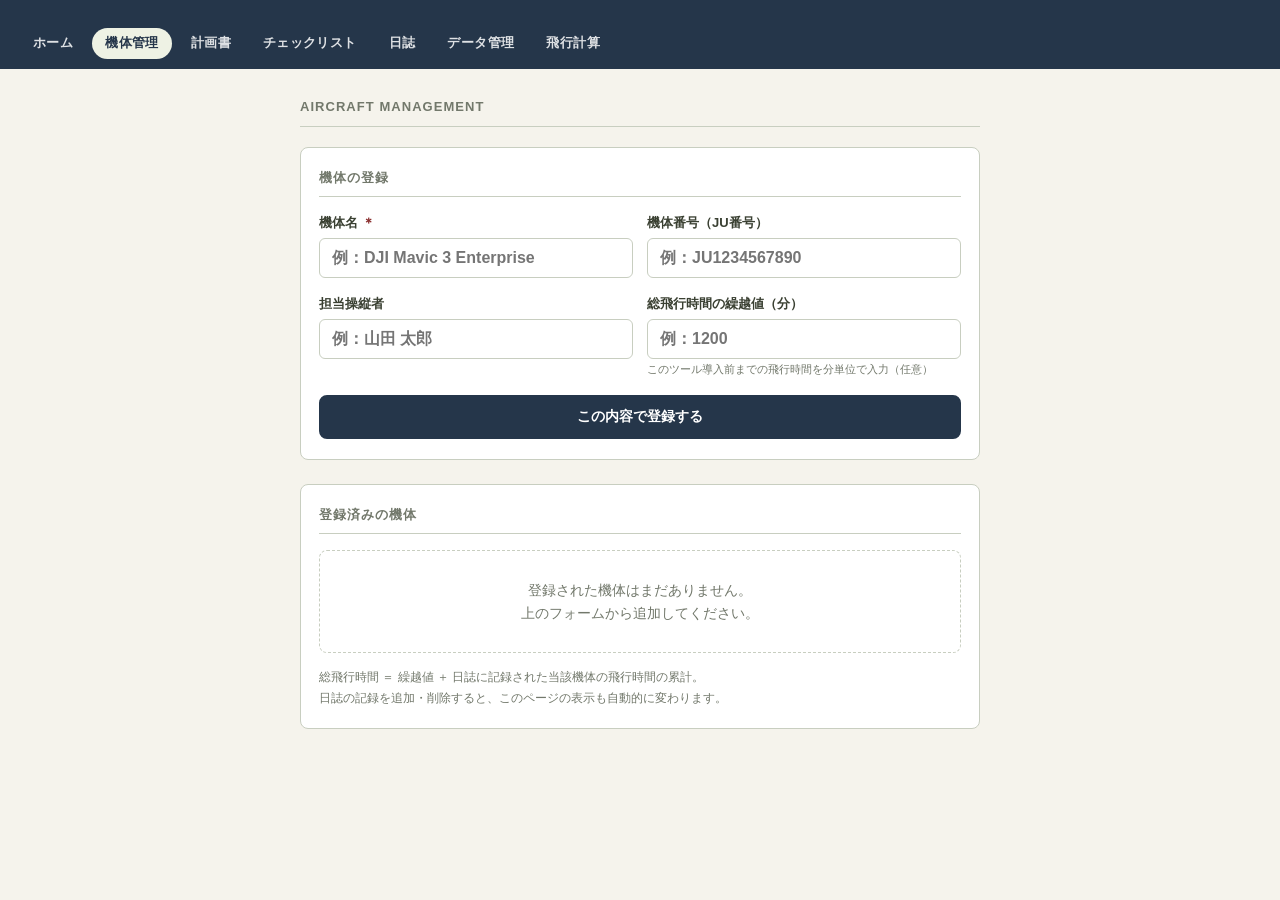
==== aircraft.html @ 614e22dd "機体管理タブ新設と全タブの機能拡張（改善指示書セクション2〜7） - 機体管理 (aircraft.html 新規): 機体名・JU番号・担当操縦者・総飛行時間   （繰越値＋日誌累計）の登録・編集・" ====
<!DOCTYPE html>
<html lang="ja">
<head>
  <meta charset="UTF-8">
  <meta name="viewport" content="width=device-width, initial-scale=1.0">
  <title>機体管理</title>
  <link rel="manifest" href="manifest.json">
  <meta name="theme-color" content="#25364A">
  <link rel="stylesheet" href="theme.css">
  <style>
    /* ===== ページ固有スタイル（共通部分は theme.css 参照） ===== */
    .container { max-width: 720px; }

    /* ===== 機体一覧 ===== */
    .aircraft-list { display: flex; flex-direction: column; gap: 12px; }

    .ac-item {
      background: var(--white);
      border: 1px solid var(--border);
      border-radius: var(--radius);
      padding: 14px 16px;
    }
    .ac-item.editing { border-color: var(--accent); outline: 2px solid var(--accent); outline-offset: -1px; }

    .ac-head {
      display: flex;
      align-items: baseline;
      gap: 10px;
      flex-wrap: wrap;
      margin-bottom: 6px;
    }
    .ac-name { font-size: 16px; font-weight: 700; color: var(--text); }
    .ac-reg {
      font-size: 12px; font-weight: 700; color: var(--accent);
      background: var(--accent-light); padding: 2px 8px; border-radius: 999px;
      letter-spacing: .03em;
    }
    .ac-reg.none { background: transparent; color: var(--muted); font-weight: 600; }

    .ac-meta {
      display: grid;
      grid-template-columns: 1fr 1fr;
      gap: 4px 16px;
      font-size: 13px;
      color: var(--label);
      margin-bottom: 10px;
    }
    .ac-meta .k { color: var(--muted); font-size: 11px; display: block; }
    .ac-meta .v { font-weight: 700; }
    .ac-meta .v .unit { font-size: 11px; font-weight: 600; color: var(--muted); }
    .ac-meta .v .breakdown { font-size: 11px; font-weight: 600; color: var(--muted); }

    .ac-actions { display: flex; gap: 8px; }
    .btn-small {
      padding: 8px 14px;
      min-height: 36px;
      background: transparent;
      color: var(--accent);
      border: 1.5px solid var(--accent);
      border-radius: var(--radius);
      font-family: inherit;
      font-size: 12px;
      font-weight: 700;
      cursor: pointer;
      white-space: nowrap;
      transition: background .15s, color .15s;
    }
    .btn-small:hover { background: var(--accent); color: #fff; }
    .btn-small.danger { color: var(--danger-dark); border-color: var(--danger-dark); }
    .btn-small.danger:hover { background: var(--danger-dark); color: #fff; }

    /* 編集中のフォームカード見出し */
    #form-title { transition: color .15s; }
    .card.editing { border-color: var(--accent); }
    .card.editing #form-title { color: var(--accent); }

    .cancel-row { margin-top: 10px; display: none; }
    .card.editing .cancel-row { display: block; }

    .hint-block {
      font-size: 12px;
      color: var(--muted);
      line-height: 1.7;
      margin-top: 14px;
    }

    @media (max-width: 480px) {
      .ac-meta { grid-template-columns: 1fr; }
    }
  </style>
</head>
<body>

<header class="site-header">
</header>

<nav class="site-nav" aria-label="ツール間ナビゲーション">
  <a href="index.html">ホーム</a>
  <a href="aircraft.html" aria-current="page">機体管理</a>
  <a href="flight-plan.html">計画書</a>
  <a href="checklist.html">チェックリスト</a>
  <a href="flight-log.html">日誌</a>
  <a href="data.html">データ管理</a>
  <a href="calculator.html">飛行計算</a>
</nav>


<div class="container">

  <div class="page-label">Aircraft Management</div>

  <div class="card" id="form-card">
    <h2 id="form-title">機体の登録</h2>

    <div class="field-row">
      <div class="field">
        <label for="f-name">機体名 <span style="color:var(--danger-dark);">＊</span></label>
        <input type="text" id="f-name" placeholder="例：DJI Mavic 3 Enterprise">
      </div>
      <div class="field">
        <label for="f-reg">機体番号（JU番号）</label>
        <input type="text" id="f-reg" placeholder="例：JU1234567890">
      </div>
    </div>

    <div class="field-row">
      <div class="field">
        <label for="f-pilot">担当操縦者</label>
        <input type="text" id="f-pilot" placeholder="例：山田 太郎">
      </div>
      <div class="field">
        <label for="f-carryover">総飛行時間の繰越値（分）</label>
        <input type="number" id="f-carryover" min="0" step="1" inputmode="numeric" placeholder="例：1200">
        <div class="hint">このツール導入前までの飛行時間を分単位で入力（任意）</div>
      </div>
    </div>

    <button type="button" class="btn btn-primary" id="btn-save">この内容で登録する</button>
    <div class="cancel-row">
      <button type="button" class="btn btn-outline" id="btn-cancel" style="width:100%;">編集をやめる</button>
    </div>
  </div>

  <div class="card">
    <h2>登録済みの機体</h2>
    <div class="aircraft-list" id="list"></div>
    <div class="empty-msg" id="empty" style="display:none;">登録された機体はまだありません。<br>上のフォームから追加してください。</div>
    <p class="hint-block">
      総飛行時間 ＝ 繰越値 ＋ 日誌に記録された当該機体の飛行時間の累計。<br>
      日誌の記録を追加・削除すると、このページの表示も自動的に変わります。
    </p>
  </div>

</div>

<script>
  const AIRCRAFT_KEY = 'drone-aircraft-list';
  const LOG_KEY = 'drone-flight-log-records';

  const $ = id => document.getElementById(id);

  let aircraft = [];
  let editingId = null;

  function load() {
    try { aircraft = JSON.parse(localStorage.getItem(AIRCRAFT_KEY)) || []; }
    catch (e) { aircraft = []; }
  }
  function save() {
    localStorage.setItem(AIRCRAFT_KEY, JSON.stringify(aircraft));
  }

  // 日誌の記録から機体名ごとの飛行時間（分）累計を求める
  function logMinutesByAircraft() {
    let records = [];
    try { records = JSON.parse(localStorage.getItem(LOG_KEY)) || []; }
    catch (e) {}
    const sums = {};
    records.forEach(r => {
      const name = (r.aircraft || '').trim();
      const min = parseInt(r.time, 10);
      if (!name || isNaN(min)) return;
      sums[name] = (sums[name] || 0) + min;
    });
    return sums;
  }

  function fmtMinutes(total) {
    if (total >= 60) return `${Math.floor(total / 60)}時間${total % 60}分`;
    return `${total}分`;
  }

  function esc(s) {
    return String(s).replace(/[&<>"']/g, c =>
      ({ '&': '&amp;', '<': '&lt;', '>': '&gt;', '"': '&quot;', "'": '&#39;' }[c]));
  }

  function render() {
    const list = $('list');
    const logSums = logMinutesByAircraft();
    $('empty').style.display = aircraft.length ? 'none' : 'block';
    list.innerHTML = aircraft.map(a => {
      const carry = parseInt(a.carryoverMinutes, 10) || 0;
      const logged = logSums[a.name] || 0;
      const total = carry + logged;
      return `
      <div class="ac-item${a.id === editingId ? ' editing' : ''}" data-id="${a.id}">
        <div class="ac-head">
          <span class="ac-name">${esc(a.name)}</span>
          ${a.regNo
            ? `<span class="ac-reg">${esc(a.regNo)}</span>`
            : `<span class="ac-reg none">JU番号未登録</span>`}
        </div>
        <div class="ac-meta">
          <div><span class="k">担当操縦者</span><span class="v">${a.pilot ? esc(a.pilot) : '―'}</span></div>
          <div><span class="k">総飛行時間</span>
            <span class="v">${fmtMinutes(total)}
              <span class="breakdown">（繰越 ${fmtMinutes(carry)} ＋ 日誌 ${fmtMinutes(logged)}）</span>
            </span>
          </div>
        </div>
        <div class="ac-actions">
          <button type="button" class="btn-small" data-act="edit">編集</button>
          <button type="button" class="btn-small danger" data-act="delete">削除</button>
        </div>
      </div>`;
    }).join('');
  }

  // ===== フォーム =====
  function clearForm() {
    editingId = null;
    $('f-name').value = '';
    $('f-reg').value = '';
    $('f-pilot').value = '';
    $('f-carryover').value = '';
    $('form-title').textContent = '機体の登録';
    $('btn-save').textContent = 'この内容で登録する';
    $('form-card').classList.remove('editing');
  }

  function startEdit(id) {
    const a = aircraft.find(x => x.id === id);
    if (!a) return;
    editingId = id;
    $('f-name').value = a.name;
    $('f-reg').value = a.regNo || '';
    $('f-pilot').value = a.pilot || '';
    $('f-carryover').value = a.carryoverMinutes || '';
    $('form-title').textContent = `機体の編集：${a.name}`;
    $('btn-save').textContent = 'この内容で更新する';
    $('form-card').classList.add('editing');
    render();
    $('form-card').scrollIntoView({ behavior: 'smooth', block: 'start' });
    $('f-name').focus();
  }

  $('btn-save').addEventListener('click', () => {
    const name = $('f-name').value.trim();
    if (!name) { alert('機体名を入力してください。'); $('f-name').focus(); return; }

    const dup = aircraft.find(a => a.name === name && a.id !== editingId);
    if (dup) { alert(`「${name}」はすでに登録されています。`); return; }

    const carryRaw = $('f-carryover').value.trim();
    const carry = carryRaw === '' ? 0 : parseInt(carryRaw, 10);
    if (isNaN(carry) || carry < 0) { alert('繰越値は0以上の整数（分）で入力してください。'); return; }

    const data = {
      name,
      regNo: $('f-reg').value.trim(),
      pilot: $('f-pilot').value.trim(),
      carryoverMinutes: carry,
    };

    if (editingId) {
      const i = aircraft.findIndex(a => a.id === editingId);
      aircraft[i] = { ...aircraft[i], ...data };
    } else {
      aircraft.push({ id: 'ac-' + Date.now().toString(36), ...data });
    }
    save();
    clearForm();
    render();
  });

  $('btn-cancel').addEventListener('click', () => { clearForm(); render(); });

  $('list').addEventListener('click', e => {
    const btn = e.target.closest('button[data-act]');
    if (!btn) return;
    const id = btn.closest('.ac-item').dataset.id;
    if (btn.dataset.act === 'edit') {
      startEdit(id);
    } else if (btn.dataset.act === 'delete') {
      const a = aircraft.find(x => x.id === id);
      if (!a) return;
      if (!confirm(`機体「${a.name}」を削除しますか？\n（日誌の過去の記録は削除されません）`)) return;
      aircraft = aircraft.filter(x => x.id !== id);
      if (editingId === id) clearForm();
      save();
      render();
    }
  });

  load();
  render();
</script>

<script>if("serviceWorker" in navigator){navigator.serviceWorker.register("sw.js").catch(()=>{});}</script>
</body>
</html>
---- theme.css ----
/* =========================================================
   ドローン運用ツール 共通デザインガイドライン (theme.css)
   基準ページ: calculator.html

   設計原則（屋外・強い日差し・スマートフォン操作を前提）
   - 視認性    : ラベルは濃色 --label / 13px太字。淡色文字は補足にのみ使う
   - 誤操作防止: 入力文字は16px（iOS Safariのフォーカス時自動ズームを抑止）
                 タッチターゲットは原則44px以上
   - ナビ      : 画面が狭いときは折り返して全リンクを常時表示
                 （横スクロールで隠れるリンクを作らない）

   読み込み順: 各ページで theme.css を先に読み込み、
   ページ固有の <style> で必要な部分だけ上書きする
   ========================================================= */

*, *::before, *::after { box-sizing: border-box; margin: 0; padding: 0; }

:root {
  --accent: #25364A;        /* 基調色（ヘッダー・主要ボタン・強調値） */
  --accent-light: #EEF2E4;  /* 基調の淡色（選択状態・カード見出し背景） */
  --border: #C8CEC0;        /* 罫線 */
  --text: #2D3325;          /* 本文 */
  --muted: #72786B;         /* 補足文字（小さい注記のみに使用） */
  --label: #3A4032;         /* フォームラベル専用の濃色（屋外視認性） */
  --bg: #F5F3EC;            /* ページ背景 */
  --white: #fff;
  --radius: 8px;            /* カード角丸（入力欄は6px） */
  --danger: #b03a3a;        /* 警告: 枠線・アイコン */
  --danger-dark: #8a2f2f;   /* 警告: 文字 */
  --ok: #9DB87C;            /* 良好: 枠線 */
  --ok-bg: #F2F7EA;         /* 良好: 背景 */
  --ok-text: #3E5226;       /* 良好: 文字 */
}

body {
  font-family: "Hiragino Kaku Gothic ProN", "Hiragino Sans", "Noto Sans JP", Meiryo, sans-serif;
  background: var(--bg);
  color: var(--text);
  font-size: 15px;
  line-height: 1.6;
  min-height: 100vh;
}

/* ===== ヘッダー ===== */
.site-header { background: var(--accent); color: #fff; padding: 14px 24px; display: flex; align-items: center; gap: 12px; }
.site-header svg { flex-shrink: 0; }
.site-header h1 { font-size: 18px; font-weight: 700; letter-spacing: .03em; }
.site-header a { color: inherit; text-decoration: none; display: flex; align-items: center; gap: 12px; }

/* ===== 共通ナビ（狭い画面では折り返し＝全リンク常時表示） ===== */
.site-nav { background: var(--accent); padding: 0 20px 10px; display: flex; gap: 6px; flex-wrap: wrap; }
.site-nav a {
  color: rgba(255,255,255,.85); text-decoration: none; font-size: 13px; font-weight: 700;
  padding: 5px 13px; border-radius: 999px; white-space: nowrap; letter-spacing: .03em;
  transition: background .15s, color .15s;
}
.site-nav a:hover { color: #fff; background: rgba(255,255,255,.14); }
.site-nav a[aria-current="page"] { background: var(--accent-light); color: var(--accent); }

/* ===== コンテナ（max-width は各ページで指定） ===== */
.container { margin: 0 auto; padding: 28px 20px 60px; }

.page-label {
  font-size: 13px; font-weight: 700; text-transform: uppercase; letter-spacing: .08em;
  color: var(--muted); margin-bottom: 20px; padding-bottom: 8px;
  border-bottom: 1px solid var(--border);
}

/* ===== カード ===== */
.card {
  background: var(--white); border: 1px solid var(--border);
  border-radius: var(--radius); padding: 20px 18px; margin-bottom: 24px;
}
.card h2 {
  font-size: 13px; font-weight: 700; text-transform: uppercase; letter-spacing: .08em;
  color: var(--muted); margin-bottom: 16px; padding-bottom: 8px;
  border-bottom: 1px solid var(--border);
}

/* ===== フォーム ===== */
.field { margin-bottom: 16px; min-width: 0; }
.field label { display: block; font-size: 13px; font-weight: 700; color: var(--label); margin-bottom: 4px; }
.field input, .field select, .field textarea {
  width: 100%; padding: 10px 12px; border: 1px solid var(--border); border-radius: 6px;
  font-size: 16px; font-family: inherit; background: var(--white); color: var(--text);
}
.field input, .field select { font-weight: 600; }
/* iOS Safari の独自スタイルをリセット（select は矢印が消えるため対象外） */
.field input, .field textarea { -webkit-appearance: none; -moz-appearance: none; appearance: none; }
.field input:focus, .field select:focus, .field textarea:focus { outline: 2px solid var(--accent); outline-offset: -1px; }
.field textarea { resize: vertical; min-height: 72px; }
.field .hint { font-size: 11px; color: var(--muted); margin-top: 2px; }
.field input.invalid { border-color: var(--danger); background: #fdf3f3; }
input[type="date"], input[type="time"] { min-height: 44px; }

.field-row { display: grid; grid-template-columns: 1fr 1fr; gap: 14px; }
.field-row-3 { display: grid; grid-template-columns: 1fr 1fr 1fr; gap: 14px; }

/* ===== ボタン ===== */
.btn {
  padding: 11px 16px; border-radius: var(--radius); font-family: inherit;
  font-size: 14px; font-weight: 700; cursor: pointer;
  display: inline-flex; align-items: center; justify-content: center; gap: 7px;
  transition: background .15s, color .15s, transform .1s;
  -webkit-tap-highlight-color: transparent; text-decoration: none;
}
.btn:active { transform: scale(.98); }
.btn-primary { background: var(--accent); color: #fff; border: 2px solid var(--accent); width: 100%; }
.btn-primary:hover { background: #34495f; border-color: #34495f; }
.btn-outline { background: transparent; color: var(--accent); border: 2px solid var(--accent); }
.btn-outline:hover { background: var(--accent); color: #fff; }
.btn-row { display: grid; grid-template-columns: 1fr 1fr; gap: 12px; }

/* ===== 注意ノート・空表示 ===== */
.note-warn {
  display: flex; gap: 10px; align-items: flex-start; padding: 10px 12px;
  background: #fff8e1; border: 1px solid #f0c040; border-radius: 6px;
  font-size: 13px; color: #5a4500; line-height: 1.65;
}
.note-warn svg { flex-shrink: 0; margin-top: 2px; }
.empty-msg {
  text-align: center; color: var(--muted); font-size: 14px; padding: 28px 10px;
  background: var(--white); border: 1px dashed var(--border); border-radius: var(--radius);
}

/* ===== レスポンシブ ===== */
@media (max-width: 480px) {
  .site-header { padding: 12px 16px; }
  .site-header h1 { font-size: 16px; }
  .site-nav { padding: 0 14px 9px; }
  .container { padding: 20px 12px 48px; }
  .card { padding: 16px 14px; }
  .field-row, .field-row-3 { grid-template-columns: 1fr; }
  .field input[type="date"], .field input[type="time"] {
    padding: 6px 8px; line-height: 1.2; max-width: 100%;
    overflow: hidden; text-overflow: ellipsis;
  }
}
@media (max-height: 500px) {
  .field-row, .field-row-3 { grid-template-columns: 1fr; }
}

/* ===== 印刷 ===== */
@media print {
  .site-nav { display: none !important; }
}
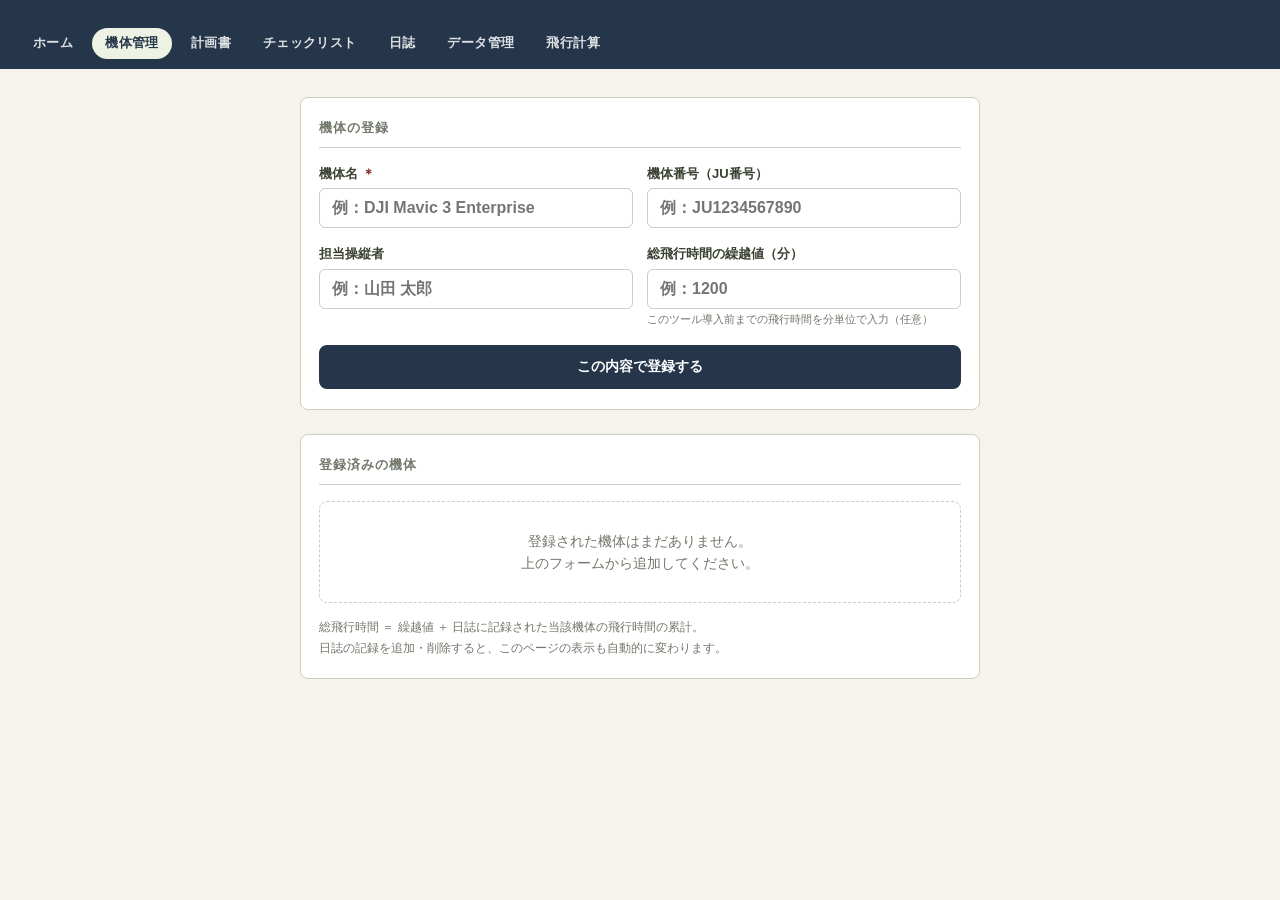
==== commit 0c0af309: "各タブのページラベル/区切り線を整理、チェックリストの進捗バナーを上部固定化（改善指示書 1〜6） - index/aircraft/flight-log/data: ページラベル行と区切り線を削除 " ====
--- a/aircraft.html
+++ b/aircraft.html
@@ -3,7 +3,7 @@
 <head>
   <meta charset="UTF-8">
   <meta name="viewport" content="width=device-width, initial-scale=1.0">
-  <title>機体管理</title>
+  <title>ドローン運用ツール | 機体管理</title>
   <link rel="manifest" href="manifest.json">
   <meta name="theme-color" content="#25364A">
   <link rel="stylesheet" href="theme.css">
@@ -106,8 +106,6 @@
 
 
 <div class="container">
-
-  <div class="page-label">Aircraft Management</div>
 
   <div class="card" id="form-card">
     <h2 id="form-title">機体の登録</h2>
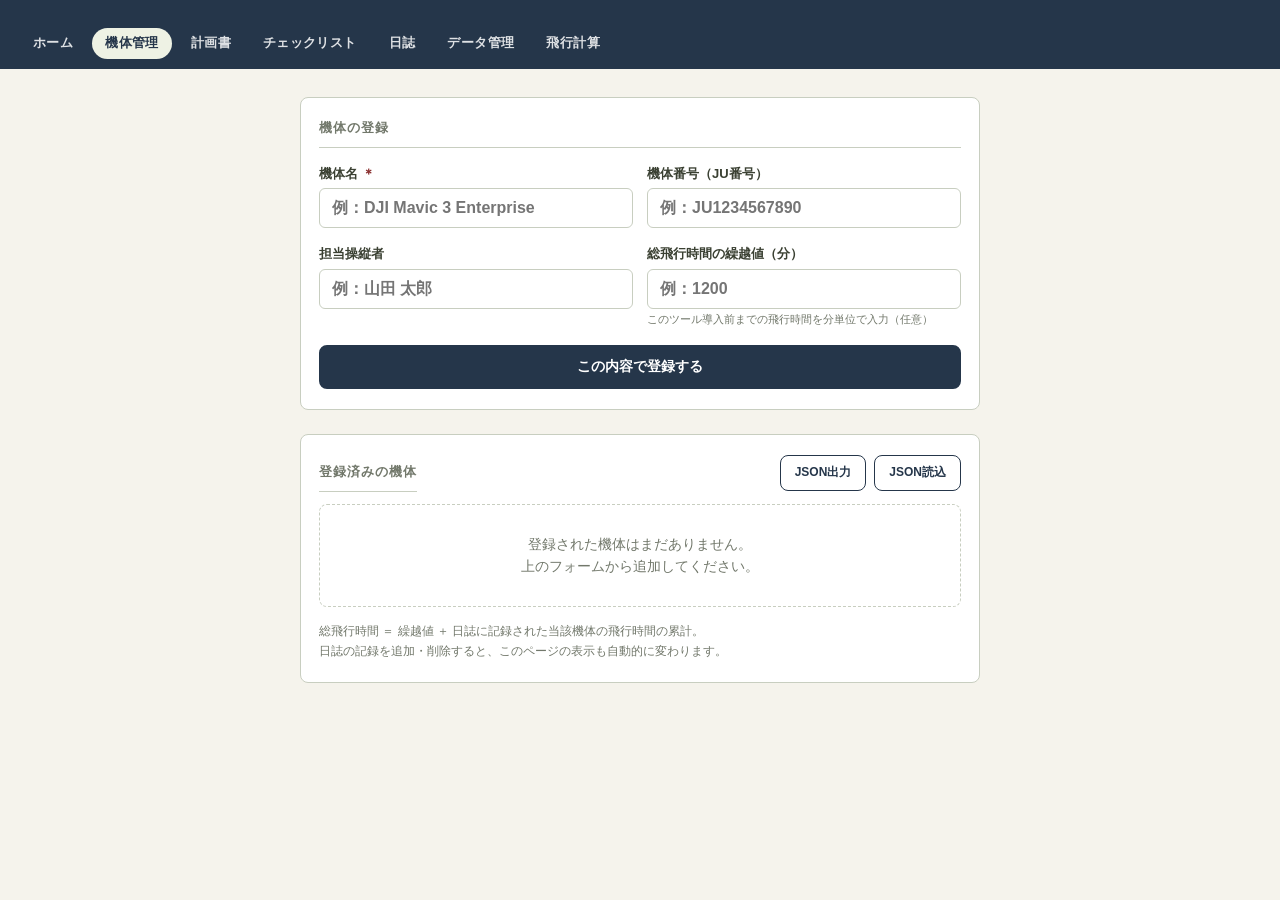
==== commit 4485db2e: "改善指示書(第3版)を実装：JSON入出力・複数登録・3タブ化等 - aircraft: 機体管理データのJSON出力/読込（重複は後勝ち） - flight-plan: 操縦者・機体欄を「選択または" ====
--- a/aircraft.html
+++ b/aircraft.html
@@ -140,8 +140,15 @@
   </div>
 
   <div class="card">
-    <h2>登録済みの機体</h2>
-    <div class="aircraft-list" id="list"></div>
+    <div style="display:flex; align-items:baseline; justify-content:space-between; gap:10px; flex-wrap:wrap;">
+      <h2 style="margin-bottom:0;">登録済みの機体</h2>
+      <div class="ac-actions">
+        <button type="button" class="btn-small" id="btn-export">JSON出力</button>
+        <button type="button" class="btn-small" id="btn-import">JSON読込</button>
+        <input type="file" id="import-file" accept="application/json,.json" style="display:none;">
+      </div>
+    </div>
+    <div class="aircraft-list" id="list" style="margin-top:12px;"></div>
     <div class="empty-msg" id="empty" style="display:none;">登録された機体はまだありません。<br>上のフォームから追加してください。</div>
     <p class="hint-block">
       総飛行時間 ＝ 繰越値 ＋ 日誌に記録された当該機体の飛行時間の累計。<br>
@@ -301,6 +308,55 @@
     }
   });
 
+  // ===== JSON 入出力 =====
+  $('btn-export').addEventListener('click', () => {
+    if (!aircraft.length) { alert('出力する機体データがありません。'); return; }
+    const payload = { app: 'drone-aircraft', exportedAt: new Date().toISOString(), aircraft };
+    const blob = new Blob([JSON.stringify(payload, null, 2)], { type: 'application/json' });
+    const url = URL.createObjectURL(blob);
+    const a = document.createElement('a');
+    a.href = url;
+    a.download = `機体管理_${new Date().toISOString().slice(0, 10)}.json`;
+    a.click();
+    URL.revokeObjectURL(url);
+  });
+
+  $('btn-import').addEventListener('click', () => $('import-file').click());
+
+  $('import-file').addEventListener('change', e => {
+    const file = e.target.files[0];
+    if (!file) return;
+    const reader = new FileReader();
+    reader.onload = () => {
+      try {
+        const parsed = JSON.parse(reader.result);
+        const incoming = Array.isArray(parsed) ? parsed : parsed.aircraft;
+        if (!Array.isArray(incoming)) throw new Error('形式不正');
+        // 重複は後勝ち（機体名で判定し、後から読み込んだデータで上書き）
+        let added = 0, updated = 0;
+        incoming.forEach(item => {
+          if (!item || !item.name) return;
+          const data = {
+            name: String(item.name).trim(),
+            regNo: (item.regNo || '').toString().trim(),
+            pilot: (item.pilot || '').toString().trim(),
+            carryoverMinutes: parseInt(item.carryoverMinutes, 10) || 0,
+          };
+          const i = aircraft.findIndex(a => a.name === data.name);
+          if (i >= 0) { aircraft[i] = { ...aircraft[i], ...data }; updated++; }
+          else { aircraft.push({ id: 'ac-' + Date.now().toString(36) + Math.random().toString(36).slice(2, 6), ...data }); added++; }
+        });
+        save();
+        render();
+        alert(`読み込み完了：新規 ${added} 件、上書き ${updated} 件`);
+      } catch (err) {
+        alert('JSONの読み込みに失敗しました。ファイル形式を確認してください。');
+      }
+      $('import-file').value = '';
+    };
+    reader.readAsText(file);
+  });
+
   load();
   render();
 </script>
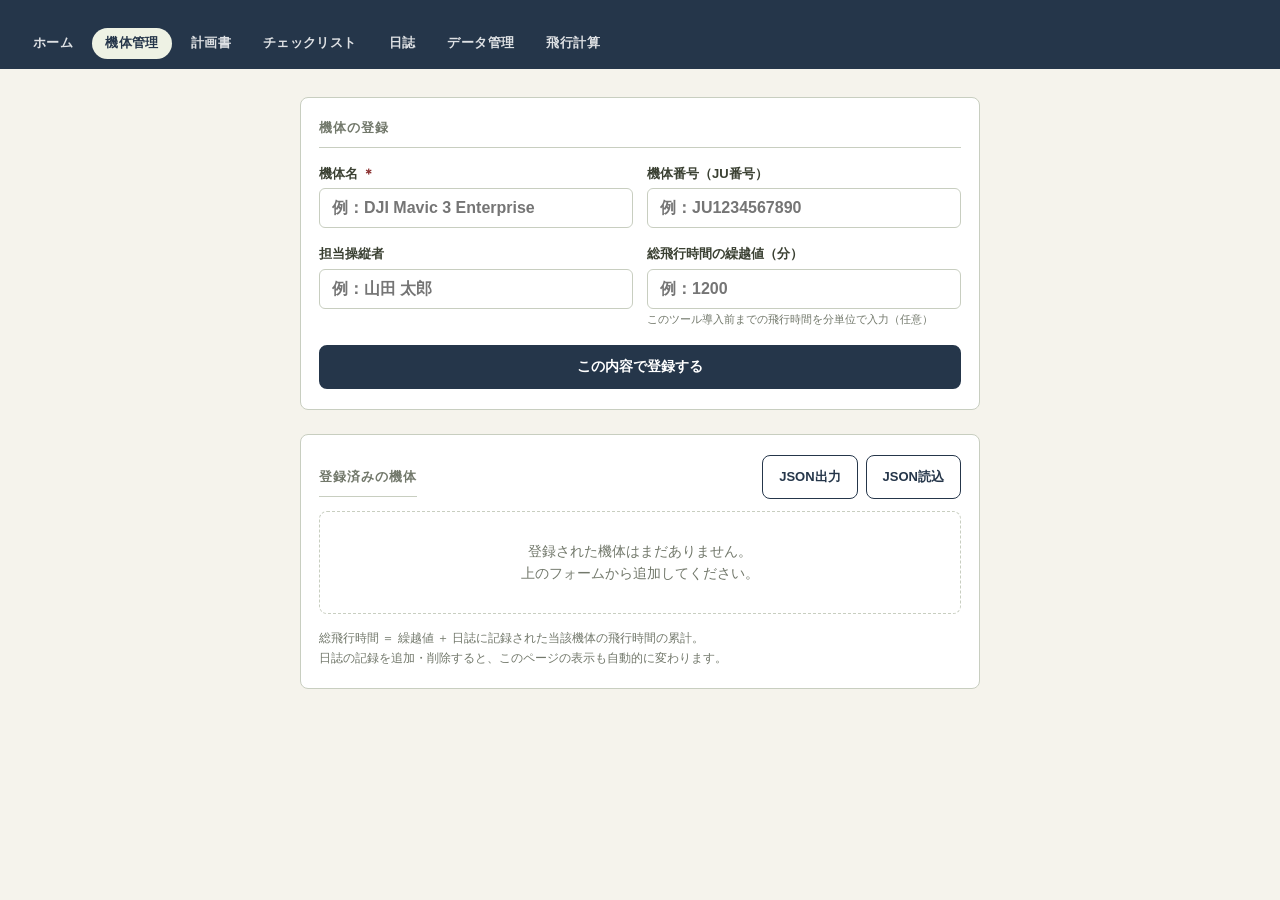
==== commit 23bc9722: "屋外操作性向上：操作ボタンのタップ領域を44px化・誤タップ防止 改善依頼書(IMPROVEMENT202606151127)の承認範囲#2〜#4を実装。CSSと表示属性のみで、計算ロジック・JS・l" ====
--- a/aircraft.html
+++ b/aircraft.html
@@ -45,21 +45,21 @@
       color: var(--label);
       margin-bottom: 10px;
     }
-    .ac-meta .k { color: var(--muted); font-size: 11px; display: block; }
+    .ac-meta .k { color: var(--muted); font-size: 12px; display: block; }
     .ac-meta .v { font-weight: 700; }
     .ac-meta .v .unit { font-size: 11px; font-weight: 600; color: var(--muted); }
     .ac-meta .v .breakdown { font-size: 11px; font-weight: 600; color: var(--muted); }
 
     .ac-actions { display: flex; gap: 8px; }
     .btn-small {
-      padding: 8px 14px;
-      min-height: 36px;
+      padding: 10px 16px;
+      min-height: 44px;
       background: transparent;
       color: var(--accent);
       border: 1.5px solid var(--accent);
       border-radius: var(--radius);
       font-family: inherit;
-      font-size: 12px;
+      font-size: 13px;
       font-weight: 700;
       cursor: pointer;
       white-space: nowrap;
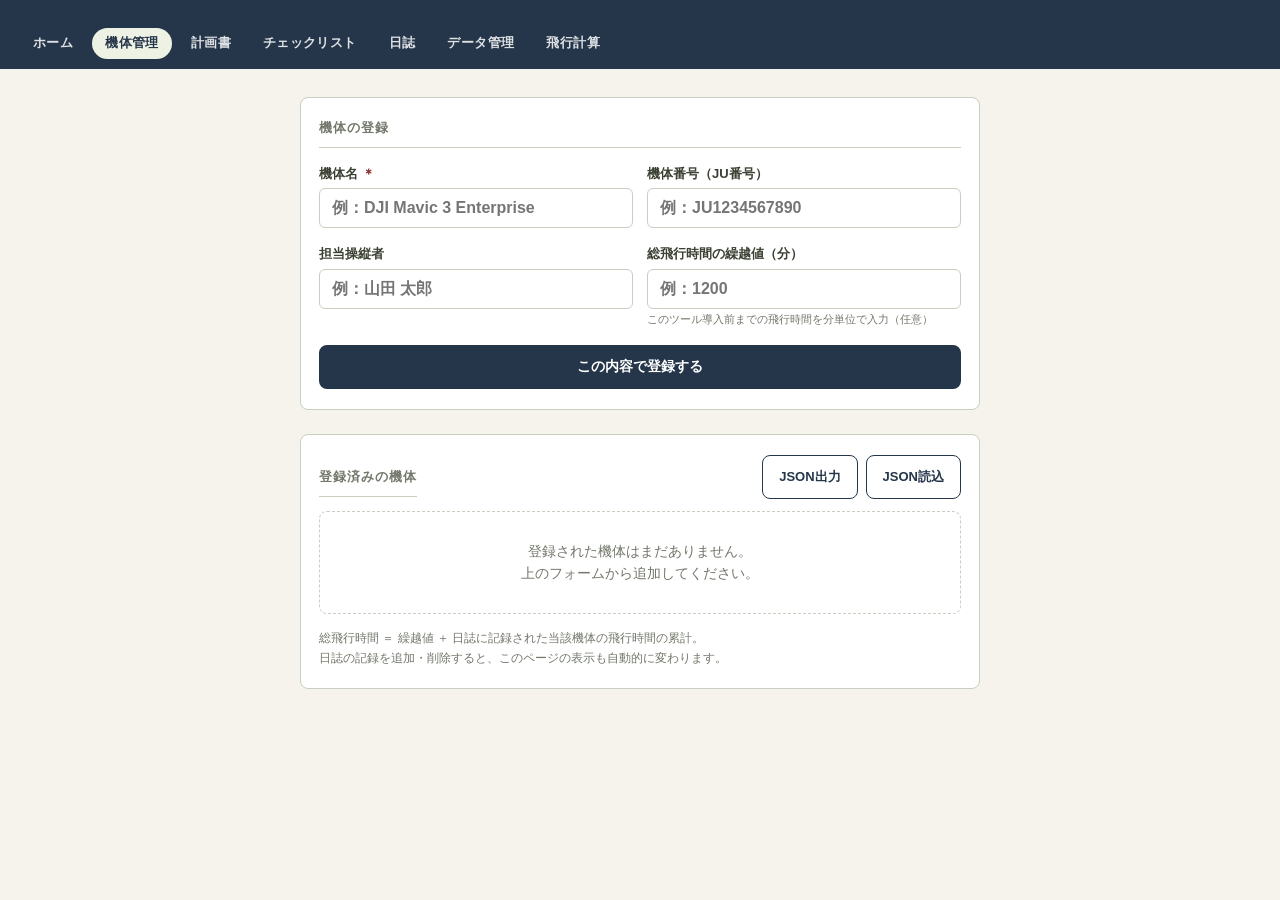
==== commit 6f49ff75: "refactor: localStorage キー/書式識別子を storage-keys.js に一元化 各ページが個別に const で持っていたキー文字列を撤廃し、storage-keys.js" ====
--- a/aircraft.html
+++ b/aircraft.html
@@ -158,27 +158,25 @@
 
 </div>
 
+<script src="storage-keys.js"></script>
 <script>
-  const AIRCRAFT_KEY = 'drone-aircraft-list';
-  const LOG_KEY = 'drone-flight-log-records';
-
   const $ = id => document.getElementById(id);
 
   let aircraft = [];
   let editingId = null;
 
   function load() {
-    try { aircraft = JSON.parse(localStorage.getItem(AIRCRAFT_KEY)) || []; }
+    try { aircraft = JSON.parse(localStorage.getItem(DRONE_KEYS.aircraftList)) || []; }
     catch (e) { aircraft = []; }
   }
   function save() {
-    localStorage.setItem(AIRCRAFT_KEY, JSON.stringify(aircraft));
+    localStorage.setItem(DRONE_KEYS.aircraftList, JSON.stringify(aircraft));
   }
 
   // 日誌の記録から機体名ごとの飛行時間（分）累計を求める
   function logMinutesByAircraft() {
     let records = [];
-    try { records = JSON.parse(localStorage.getItem(LOG_KEY)) || []; }
+    try { records = JSON.parse(localStorage.getItem(DRONE_KEYS.flightLogRecords)) || []; }
     catch (e) {}
     const sums = {};
     records.forEach(r => {
@@ -311,7 +309,7 @@
   // ===== JSON 入出力 =====
   $('btn-export').addEventListener('click', () => {
     if (!aircraft.length) { alert('出力する機体データがありません。'); return; }
-    const payload = { app: 'drone-aircraft', exportedAt: new Date().toISOString(), aircraft };
+    const payload = { app: DRONE_FORMATS.aircraft, exportedAt: new Date().toISOString(), aircraft };
     const blob = new Blob([JSON.stringify(payload, null, 2)], { type: 'application/json' });
     const url = URL.createObjectURL(blob);
     const a = document.createElement('a');
--- a/theme.css
+++ b/theme.css
@@ -123,6 +123,22 @@
   background: var(--white); border: 1px dashed var(--border); border-radius: var(--radius);
 }
 
+/* 情報・案内ノート（青系）: データ保存先の注意喚起など */
+.note-info {
+  display: flex; gap: 10px; align-items: flex-start;
+  padding: 12px 14px; margin-bottom: 24px;
+  background: #eaf1f8; border: 1px solid #aecbe6;
+  border-left: 4px solid #3f6fa3; border-radius: 6px;
+  font-size: 13px; color: #2f4a66; line-height: 1.65;
+}
+.note-info svg { flex-shrink: 0; margin-top: 1px; }
+.note-info strong { color: #1f3a5c; }
+.note-info-title { display: block; font-weight: 700; color: #1f3a5c; margin-bottom: 6px; }
+.note-info ul { margin: 0; padding-left: 18px; }
+.note-info li { margin-bottom: 4px; }
+.note-info li:last-child { margin-bottom: 0; }
+.note-info a { color: #1f3a5c; font-weight: 700; }
+
 /* ===== レスポンシブ ===== */
 @media (max-width: 480px) {
   .site-header { padding: 12px 16px; }
